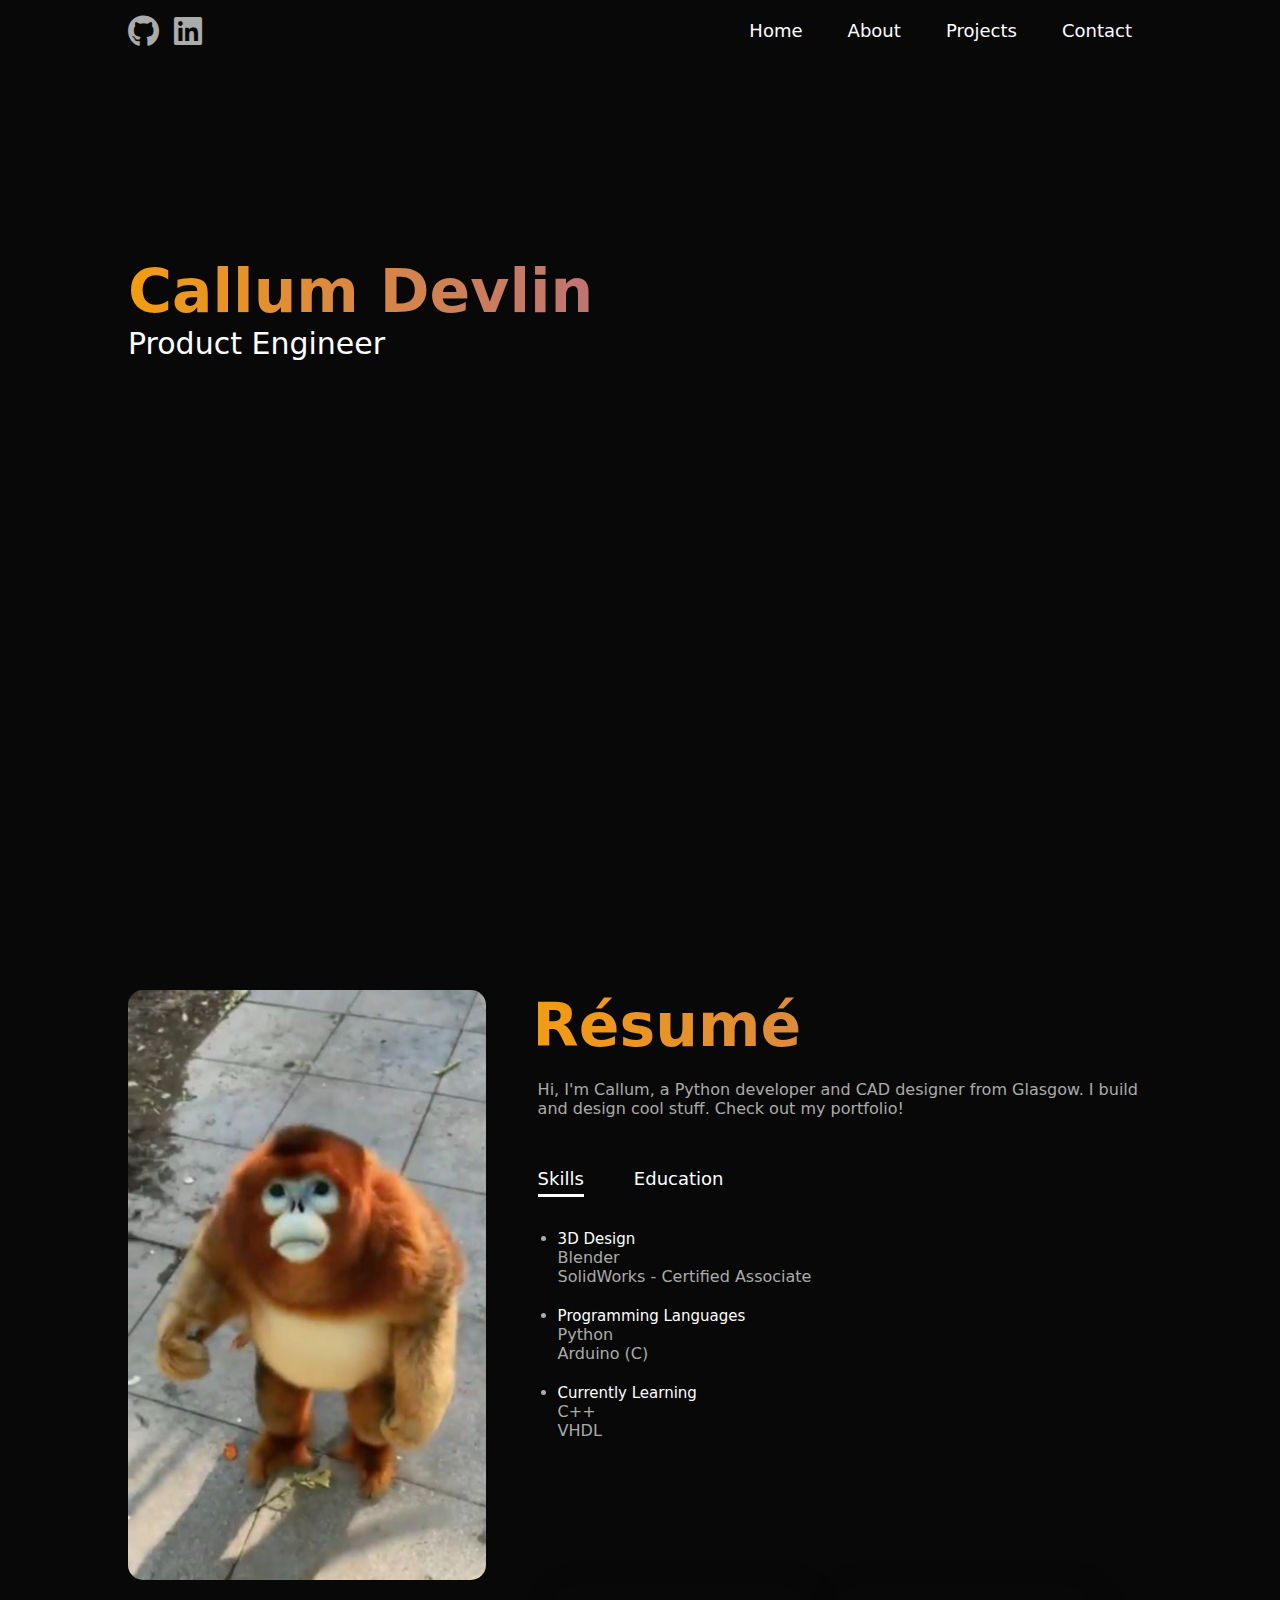
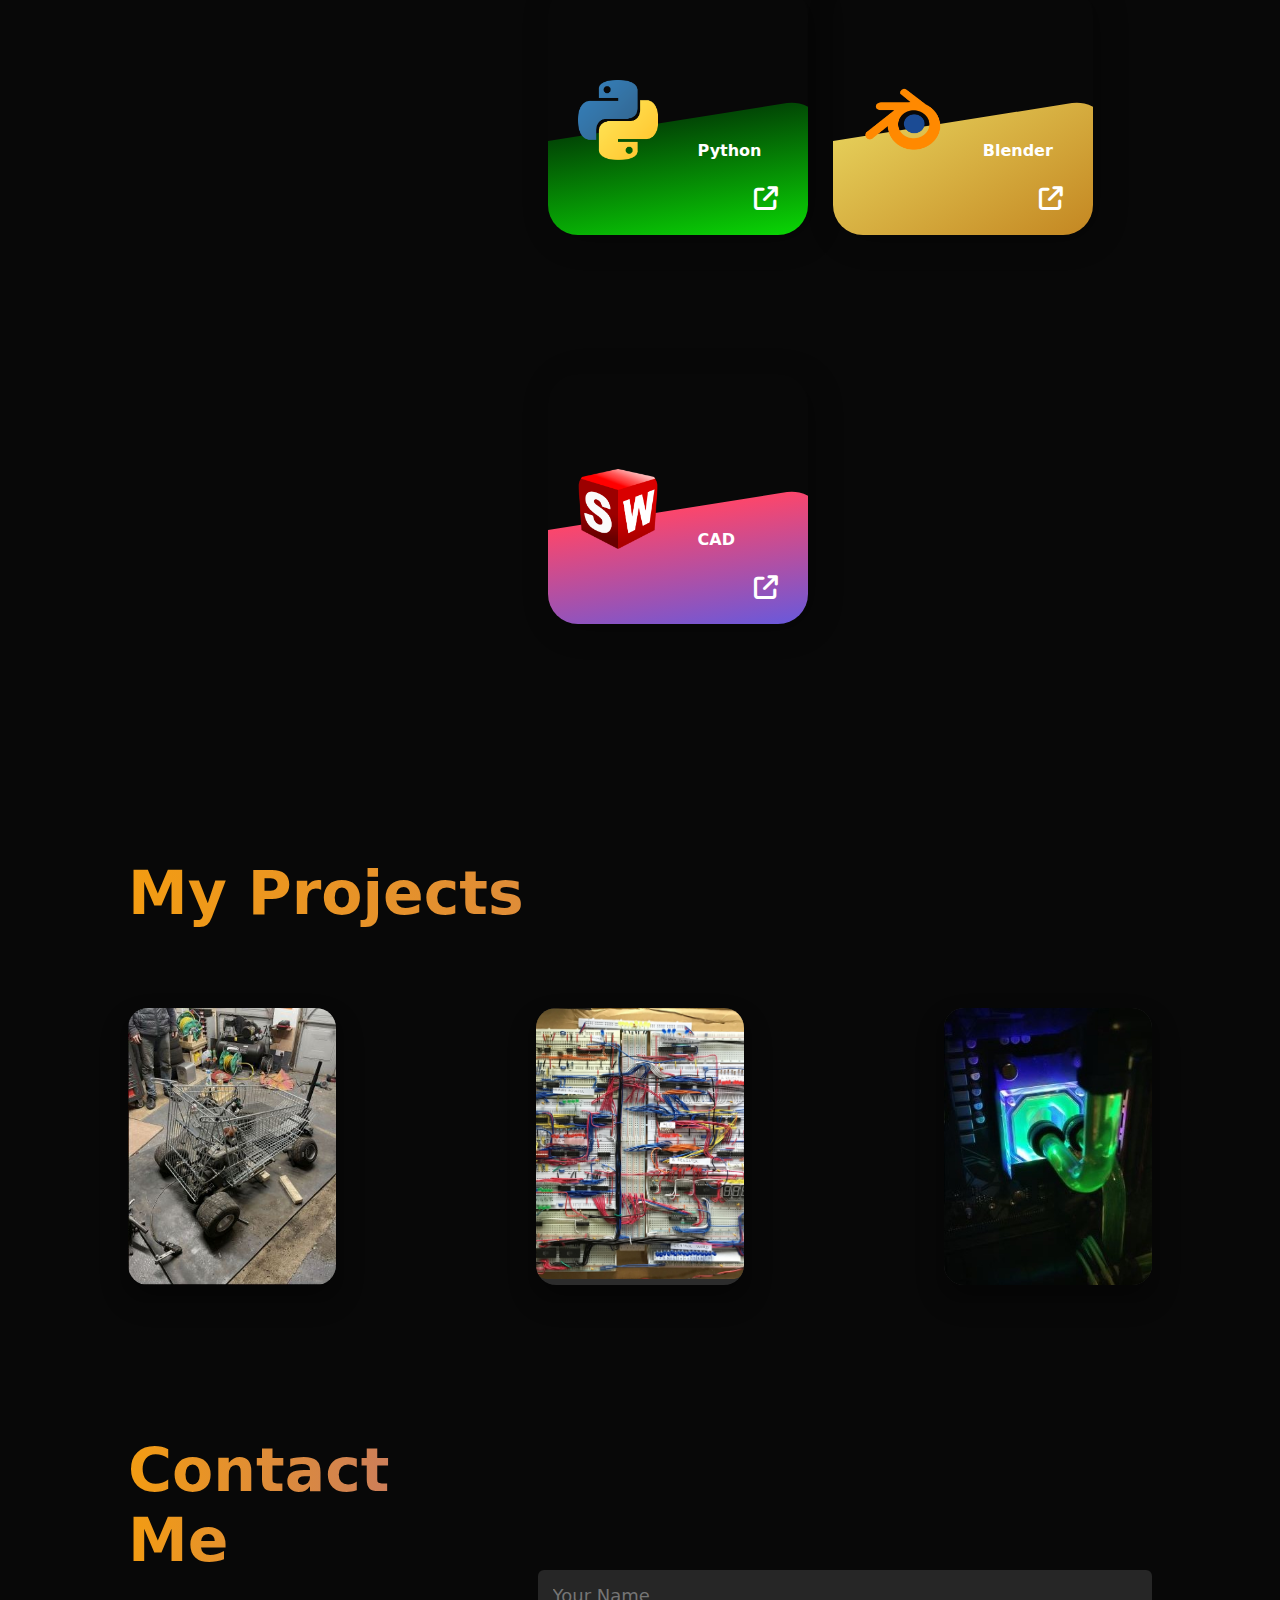
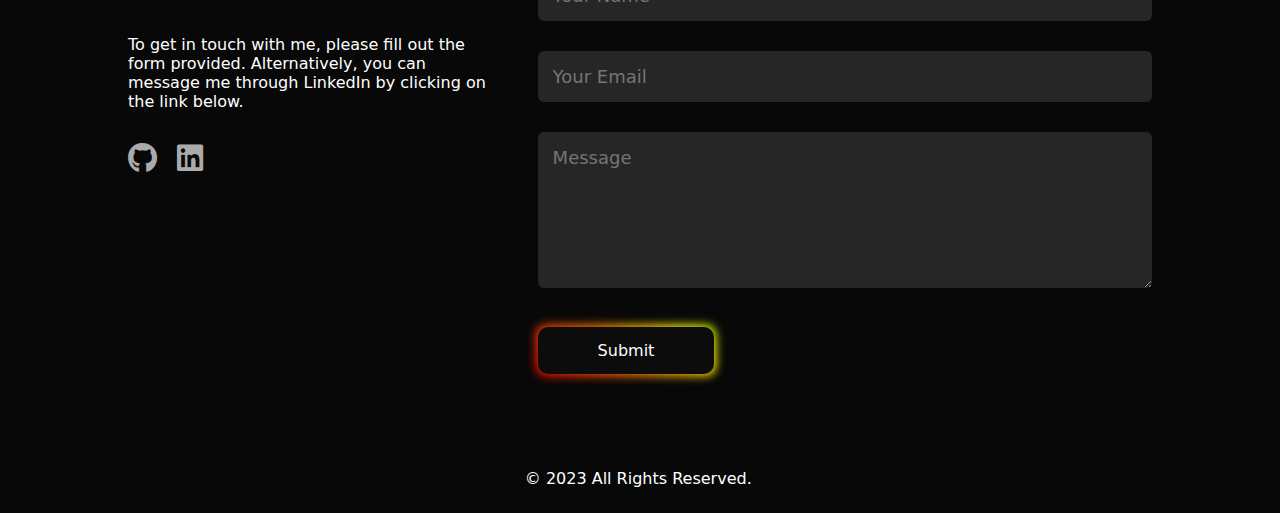
==== index.html @ b24a0fab "changed div names" ====
<!DOCTYPE html>
<html lang="en">
<head>
    <meta charset="UTF-8">
    <meta http-equiv="X-UA-Compatible" content="IE=edge">
    <meta name="viewport" content="width=device-width, initial-scale=1.0">
    <title>Callum Devlin Portfolio</title>
    <link rel="stylesheet" href="foliostyles.css">
    <link rel="stylesheet" href="https://cdnjs.cloudflare.com/ajax/libs/font-awesome/6.2.1/css/all.min.css">
    <link rel="website icon" type="png" href="/Clogos/greenglassCcrop.png">
</head>
<body>
    <!--HOME SECTION-->
    <div id="header">
        <div class="container">
            <canvas style="position: absolute; top: 0; left: 0; z-index: -2;"></canvas>
            <script type="text/javascript" src="foliooapp.js"></script>
            <nav>
                <p class="top-icons">
                    <a href="https://github.com/bluesloth3109"><i class="fa-brands fa-github fa-2x"></i></a>
                    <a href="www.linkedin.com/in/callumdev"><i class="fa-brands fa-linkedin fa-2x"></i></a
                </p>
                <ul>
                    <li><a href="#header">Home</a></li>
                    <li><a href="#about">About</a></li>
                    <li><a href="#myprojects">Projects</a></li>
                    <li><a href="#contact">Contact</a></li>
                </ul>
            </nav>
            <div class="header-text">
                
                <h1><span class="RGB">Callum Devlin</span></h1>
                <p>Product Engineer</p>
            </div>
        </div>
    </div>
    
    <!--ABOUT SECTION-->
    <div id="about">
        <div class="container">
            <div class="row">
                <div class="about-col-1">
                    <img src="/images/cf5.png">
                </div>
                <div class="about-col-2">
                    <h1 class="sub-title RGB">Résumé</h1>
                    <p class="paragraph">Hi, I'm Callum, a Python developer and CAD designer from Glasgow. I build and design cool stuff. Check out my portfolio!
                    </p>

                    <div class="tab-titles">
                        <p class="tab-links active-tab-link" onclick="opentab('skills')">Skills</p>
                        <p class="tab-links" onclick="opentab('education')">Education</p>
                    </div>
                    <div class="tab-content active-tab-content" id="skills">
                        <ul>
                            <li><span>3D Design</span><br> Blender <br> SolidWorks - Certified Associate </li>
                            <li><span>Programming Languages</span><br> Python <br>  Arduino (C) </li>
                            <li><span>Currently Learning</span><br> C++ <br> VHDL </li>
                        </ul>
                    </div>
                    <div class="tab-content" id="education">
                        <ul>
                            <li><span>University</span><br>University of Strathclyde</li>
                            <li><span>Degree</span><br>Product Design Engineering</li>
                            <li><span>Online Courses</span><br>Completed Udemy courses on Python Programming and AI</li>
                        </ul>
                    </div>
                    
                    <div class="first skill">
                        <img class="skill-profile-img" src="https://cdn.gamer-network.net/2018/metabomb/leagueoflegendsbestcarrychampions2018pantheon.jpg" alt="">
                        <div class="skill-description-bk"></div>
                        <div class="skill-logo">
                            <img src="/images/Logos/python.png" alt="">
                        </div>
                        <div class="skill-description">
                            <p>Python</p>
                        </div>
                        <div class="skill-btn">
                            <a href="#"><i class="fa-solid fa-arrow-up-right-from-square"></i></a>
                        </div>
                    </div>

                    <div class="second skill">
                        <img class="skill-profile-img" src="" alt="">
                        <div class="skill-description-bk"></div>
                        <div class="skill-logo">
                            <img src="/images/Logos/blender.png" alt="">
                        </div>
                        <div class="skill-description">
                            <p>Blender</p>
                        </div>
                        <div class="skill-btn">
                            <a href="#"><i class="fa-solid fa-arrow-up-right-from-square"></i></a>
                        </div>
                    </div>
                    
                    <div class="third skill">
                        <img class="skill-profile-img" src="" alt="">
                        <div class="skill-description-bk"></div>
                        <div class="skill-logo">
                            <img src="/images/Logos/sw.png" alt="">
                        </div>
                        <div class="skill-description">
                            <p>CAD</p>
                        </div>
                        <div class="skill-btn">
                            <a href="#"><i class="fa-solid fa-arrow-up-right-from-square"></i></a>
                        </div>
                    </div>
                </div>
            </div>
        </div>
    </div>
    <!--PROJECTS-->
    <div id="myprojects">
        <div class="container">
            <h1 class="sub-title RGB">My Projects</h1>
            <div class="project-list">
                <div class="project">
                    <img src="/images/gokart.JPG">
                    <div class="layer">
                        <h3>GO-Kart</h3>
                        <p>A homemade go-kart made from a shopping trolley and a 110cc pitbike engine.
                        </p>
                        <a href="#"><i class="fa-solid fa-angles-right"></i></a>
                    </div>
                </div>
                <div class="project">
                    <img src="/images/8bitputer.jpg">
                    <div class="layer">
                        <h3>8-Bit Computer</h3>
                        <p>simple 8-bit computer that can handle and store data and is 
                            made on breadboards</p>
                        <a href="#"><i class="fa-solid fa-angles-right"></i></a>
                    </div>
                </div>
                <div class="project">
                    <img src="/images/pc.JPG">
                    <div class="layer">
                        <h3>Water-Cooled PC</h3>
                        <p>I built my own fully water-cooled pc, i designed and bent a PETG pipe loop</p>
                        <a href="#"><i class="fa-solid fa-angles-right"></i></a>
                    </div>
                </div>

            </div>
        </div>
    </div>
    <!--CONTACT-->
    <div id="contact">
        <div class="container">
            <div class="row">
                <div class="contact-l">
                    <h1 class="sub-title RGB">Contact Me</h1>
                    <p>To get in touch with me, please fill out the form provided.
                        Alternatively, you can message me through LinkedIn by clicking on the link below.</p>
                    <div class="bottom-icons">
                        <a href="https://github.com/bluesloth3109"><i class="fa-brands fa-github fa-1x"></i></a>
                        <a href="https://www.linkedin.com/in/callumdev"><i class="fa-brands fa-linkedin fa-1x"></i></a>
                    </div>
                </div>
                <div class="contact-r">
                    <form name="submit-to-google-sheet">
                        <input type="text" id="Name" name="Name" placeholder="Your Name" required>
                        <input type="email" id="Email" name="Email" placeholder="Your Email" required>
                        <textarea id="Message" name="Message" rows="6" placeholder="Message"></textarea>
                        <button type="submit" id="submit-btn" class="submit-btn">Submit</button>
                    </form>
                </div>
            </div>
        </div>
        <div class="copyright">
            <p>© 2023 All Rights Reserved.</p>
        </div>
    </div>



    <!--JS-->
<script>

    var tablinks = document.getElementsByClassName("tab-links");
    var tabcontents = document.getElementsByClassName("tab-content");
    function opentab(name){
        for(tablink of tablinks){
            tablink.classList.remove("active-tab-link");
        }
        for(tabcontent of tabcontents){
            tabcontent.classList.remove("active-tab-content");
        }
        event.currentTarget.classList.add("active-tab-link")
        document.getElementById(name).classList.add("active-tab-content")
    }
</script>
<script>
    document.querySelectorAll('.blender img').forEach(Image =>{
        Image.onclick = () =>{
            document.querySelector('.popup-image').style.display = 'block';
            document.querySelector('.popup-image img').src = Image.getAttribute('src');
        }
    });

    document.querySelector('.popup-image span').onclick = () =>{
        document.querySelector('.popup-image').style.display = 'none';
    }
</script>

<script>
    document.getElementById("submit-btn").addEventListener("click", function() {
      document.getElementById("submit-btn").innerHTML = "Sent <i class='fas fa-check'></i>";
    });
</script>

<!--credit to Jamie Wilson for this script below-->
<script>
  const scriptURL = 'https://script.google.com/macros/s/AKfycbwsK7xqdyYLASiT8Btoq_mZhZgoNRmxw5ibZ0MZRvsnIGD-LxgZKbuqcFZpstRxsLmh/exec'
  const form = document.forms['submit-to-google-sheet']

  form.addEventListener('submit', e => {
    e.preventDefault()
    fetch(scriptURL, { method: 'POST', body: new FormData(form)})
      .then(response => console.log('Success!', response))
      .catch(error => console.error('Error!', error.message))
  })

</script>


</body>
</html>
---- foliostyles.css ----
:root{
    --text-color-white: #fff;
    --text-color-black: #0c0c0c;
    --nice-color-all: #fff;
    --nice-color-aaaall: rgb(36, 216, 192);
}

.RGB{
    color: transparent;
    background-image: linear-gradient(to left, #2ecc71, #3498db, #9b59b6, #f39c12);
    -webkit-background-clip: text;
    animation: animate 5s linear infinite;
    -webkit-background-size:500%;
    background-size: 500%;
}
.RGBbox{
    color: transparent;
    background-image: linear-gradient(to left, #2ecc71, #3498db, #9b59b6, #f39c12);
    -webkit-background-clip: padding-box;
    animation: animate 5s linear infinite;
    -webkit-background-size:500%;
    background-size: 500%;
}
@keyframes animate{
    0%{
        background-position: 0 100%;
    }
    50%{
        background-position: 100% 0%;
    }
    100%{
        background-position: 0 100%;
    }
}
.hidden{
    display: none;
}
html{
    scroll-behavior: smooth;
}

*{
    margin: 0;
    padding: 0;
    box-sizing: border-box;
    font-family: system-ui, -apple-system, BlinkMacSystemFont, 'Segoe UI', Roboto, Oxygen, Ubuntu, Cantarell, 'Open Sans', 'Helvetica Neue', sans-serif;
}

body{
    background: #080808;
    color: #fff;
    overflow-x: hidden;
}

#header{
    width: 100%;
    height: 100vh;
    background-image: url();
    background-size: cover;
    background-position: center;
}

.container{
    padding: 10px 10%;
}

nav{
    display: flex;
    align-items: center;
    justify-content: space-between;
    flex-wrap: wrap;
}
.logo{
    width: 140px;
}

.top-icons a{
    letter-spacing: 10px;
    color: #ababab;
    text-decoration: none;
    transition: transform 0.5s;
}
.top-icons a:hover{
    color: #fff;
}


nav ul li{
    display: inline-block;
    list-style: none;
    margin: 10px 20px;
}

nav ul li a{
    color: #fff;
    text-decoration: none;
    font-size: 18px;
    position: relative;
}
nav ul li a::after{
    content: '';
    width: 0;
    height: 2px;
    background: var(--nice-color-all);
    position: absolute;
    left: 0;
    bottom: -5px;
    transition: 0.5s;
}

nav ul li a:hover::after{
    width: 100%;
}

.header-text{
    margin-top: 20%;
    font-size: 30px;
}

.header-text h1{
    font-size: 60px;
    margin-top: 20px;
}

/*ABOUT SECTION*/
#about{
    padding: 80px 0;
    color: #ababab;
    z-index: 1;
}

.row{
    display: flex;
    justify-content: space-between;
    flex-wrap: wrap;
}

.about-col-1{
    flex-basis: 35%;
}

.about-col-1 img{
    width: 100%;
    border-radius: 15px;
}

.about-col-2{
    flex-basis: 60%;
}
.about-col-2 h1{
    margin-left: -5px;
}

.sub-title{
    font-size: 60px;
    font-weight: 600;
}
.paragraph{
    margin-top: 20px;
    margin-bottom: 50px;
    color: #ababab;
}
.tab-titles{
    display: flex;
    margin: 20px 0 40px;
}

.tab-links{
    margin-right: 50px;
    font-size: 18px;
    font-weight: 500;
    cursor: pointer;
    position: relative;
    color: #fff;
}

.tab-links::after{
    content: '';
    width: 0;
    height: 3px;
    background: var(--nice-color-all);
    position: absolute;
    left: 0;
    bottom: -8px;
    transition: 0.5s;
}

.active-tab-link::after{
    width: 100%;
}

.tab-content{
    display: none;
}

.tab-content ul li{
    margin: 20px 20px;
}

.tab-content ul li span{
    color: var(--nice-color-all);
    color: #fff;
    font-size: 15px;
}
.tab-content .lower-info{
    font-size: 10px;
}

.active-tab-content{
    display: block;
}

/*Projects*/

#myprojects{
    padding: 50px 0;
    padding-top: 120px;
}

.project-list{
    display: grid;
    grid-template-columns: repeat(auto-fit, minmax(200px, 1fr));
    grid-gap: 200px;
    margin-top: 80px;
}
.project{
    border-radius: 20px;
    position: relative;
    overflow: hidden;
    box-shadow: 0 14px 28px rgba(0, 0, 0, 0.25), 0 10px 10px rgba(0, 0, 0, 0.12);
    transition: transform 0.4s;
    background: rgb(44, 44, 44);
}
.project img{
    width: 100%;
    border-radius: 10px;
    display: block;
    transition: transform 0.5s;
}
.project:hover img{
    transform: scale(1.1);
}
.layer{
    width: 100%;
    height: 0%;
    background: linear-gradient(rgba(29, 29, 29, 0.6), #a5a5a5);
    border-radius: 10px;
    position: absolute;
    left: 0;
    bottom: 0;
    overflow: hidden;
    display: flex;
    align-items: center;
    justify-content: center;
    flex-direction: column;
    padding: 0 40px;
    text-align: center;
    font-size: 14px;
    transition: height 0.5s;
}
.project:hover .layer{
    height: 100%;
}
.layer h3{
    font-weight: 500;
    margin-bottom: 20px;
}
.layer a{
    margin-top: 20px;
    color: rgb(44, 44, 44);
    text-decoration: none;
    font-size: 18px;
    line-height: 60px;
    background: #fff;
    width: 60px;
    height: 60px;
    border-radius: 50%;
    text-align: center;
}

@media(max-width:1000px){
    .project{
        width: 45%;
    }
}
@media(max-width:750px){
    .project{
        width: 100%;
    }
}

/*CONTACT*/

#contact{
    padding-top: 80px;
}

.contact-l{
    flex-basis: 35%;
}

.contact-r{
    flex-basis: 60%;
}

.contact-l p{
    margin-top: 60px;
    margin-bottom: 30px;
}

.contact-r form{
    width: 100%;
    margin-top: 120px;
}

form input, form textarea{
    width: 100%;
    border: 0;
    outline: none;
    background: #262626;
    padding: 15px;
    margin: 15px 0;
    color: #fff;
    font-size: 18px;
    border-radius: 6px;
}

.bottom-icons{
    margin-left: 0;
}

.bottom-icons a{
    text-decoration: none;
    font-size: 30px;
    margin-right: 15px;
    color: #ababab;
    display: inline-block;
    transition: transform 0.5s;
}

.bottom-icons a:hover{
    color: #fff;
    transform: translateY(-5px);
}

.submit-btn{
  padding: 14px 60px;
  margin-left: 0%;
  font-size: 16px;
  border: none;
  margin-top: 20px;
  outline: none;
  color: rgb(255, 255, 255);
  background: #111;
  cursor: pointer;
  position: relative;
  z-index: 0;
  border-radius: 10px;
  user-select: none;
  -webkit-user-select: none;
  touch-action: manipulation;
  transition: all 0.5s ease-in-out;
}

.submit-btn:before {
  content: "";
  background: linear-gradient(
    45deg,
    #ff0000,
    #ff7300,
    #fffb00,
    #48ff00,
    #00ffd5,
    #002bff,
    #7a00ff,
    #ff00c8,
    #ff0000
  );
  position: absolute;
  top: -2px;
  left: -2px;
  background-size: 400%;
  z-index: -1;
  filter: blur(5px);
  -webkit-filter: blur(5px);
  width: calc(100% + 4px);
  height: calc(100% + 4px);
  animation: glowing-submit-btn 20s linear infinite;
  transition: opacity 0.3s ease-in-out;
  border-radius: 10px;
}

@keyframes glowing-submit-btn {
  0% {
    background-position: 0 0;
  }
  50% {
    background-position: 400% 0;
  }
  100% {
    background-position: 0 0;
  }
}

.submit-btn:after {
  z-index: -1;
  content: "";
  position: absolute;
  width: 100%;
  height: 100%;
  background: #0c0c0c;
  left: 0;
  top: 0;
  border-radius: 10px;
}
.copyright{
    width: 100%;
    margin-left: 41%;
    padding: 25px 0;
    font-weight: 300;
    margin-top: 60px;
}


@media only screen and (max-width: 600px){
    .top-icons a{
        letter-spacing: 1px;
        color: #ababab;
        text-decoration: none;
        transition: transform 0.5s;
        font-size: small;
    }
    .top-icons a:hover{
        color: #fff;
    }
    
    
    nav ul li{
        display: inline-block;
        list-style: none;
        margin: 10px 5px;
    }
    
    nav ul li a{
        color: #fff;
        text-decoration: none;
        font-size: 14px;
        position: relative;
    }
    .top{
        width: 260px;

    }
    .smaller{
        width: 270px;
    }
    .submit-btn{
        margin-left: 12px;
    }
    .copyright{
        margin-left: 110px;
    }
}
/* BEGIN CARD DESIGN */
.skill {
    display: inline-block;
    position: relative;
    width: 260px;
    min-width: 50px;
    height: 250px;
    border-radius: 30px;
    overflow:hidden;
    box-shadow: 5px 5px 30px rgba(0, 0, 0, 0.3);
    margin: 10px;
    margin-top: 125px;
  }
  
  .skill-profile-img {
    height: 70%;
  }
  
  .skill-description-bk {
    background-image: linear-gradient(0deg , #0cff04, #024705);
    border-radius: 30px;
    position: absolute;
    top: 55%;
    left: -15px;
    height: 65%;
    width: 120%;
    transform: skew(19deg, -9deg);
    transition: transform 0.5s;
  }
  
  .second .skill-description-bk {
    background-image: linear-gradient(-20deg , #bb7413, #e7d25c)
  }
  .third .skill-description-bk {
    background-image: linear-gradient(0deg , #3f5efb, #fc466b)
  }
  
  .skill-logo {
    height: 80px;
    width: 80px;
    border-radius: 20px;
    /*background-color: #080808;
    box-shadow: 5px 5px 30px rgba(0, 0, 0, 0.7);*/
    position: absolute;
    bottom: 30%;
    left: 30px;
    overflow:hidden;
    transition: transform 0.5s;
  }
  
  .skill-logo img {
    height: 100%;
  }
  
  .skill-description {
    position: absolute;
    color: #fff;
    font-weight: 600;
    left: 150px;
    bottom: 30%;
    transition: transform 0.5s;
  }
  
  .skill-btn {
    position: absolute;
    font-size: 24px;
    right: 10px;
    bottom: 5%;
    padding: 10px 20px;
    transition: transform 0.5s;
  }

  .skill-btn a {
    color: #ffffff;
  }

.skill:hover .skill-logo{
    transform: translate(80%, -50%);
}
.skill:hover .skill-description{
    transform: translate(-80%, 50%);
}
.skill:hover .skill-description-bk{
    transform: scaleY(280%)
}
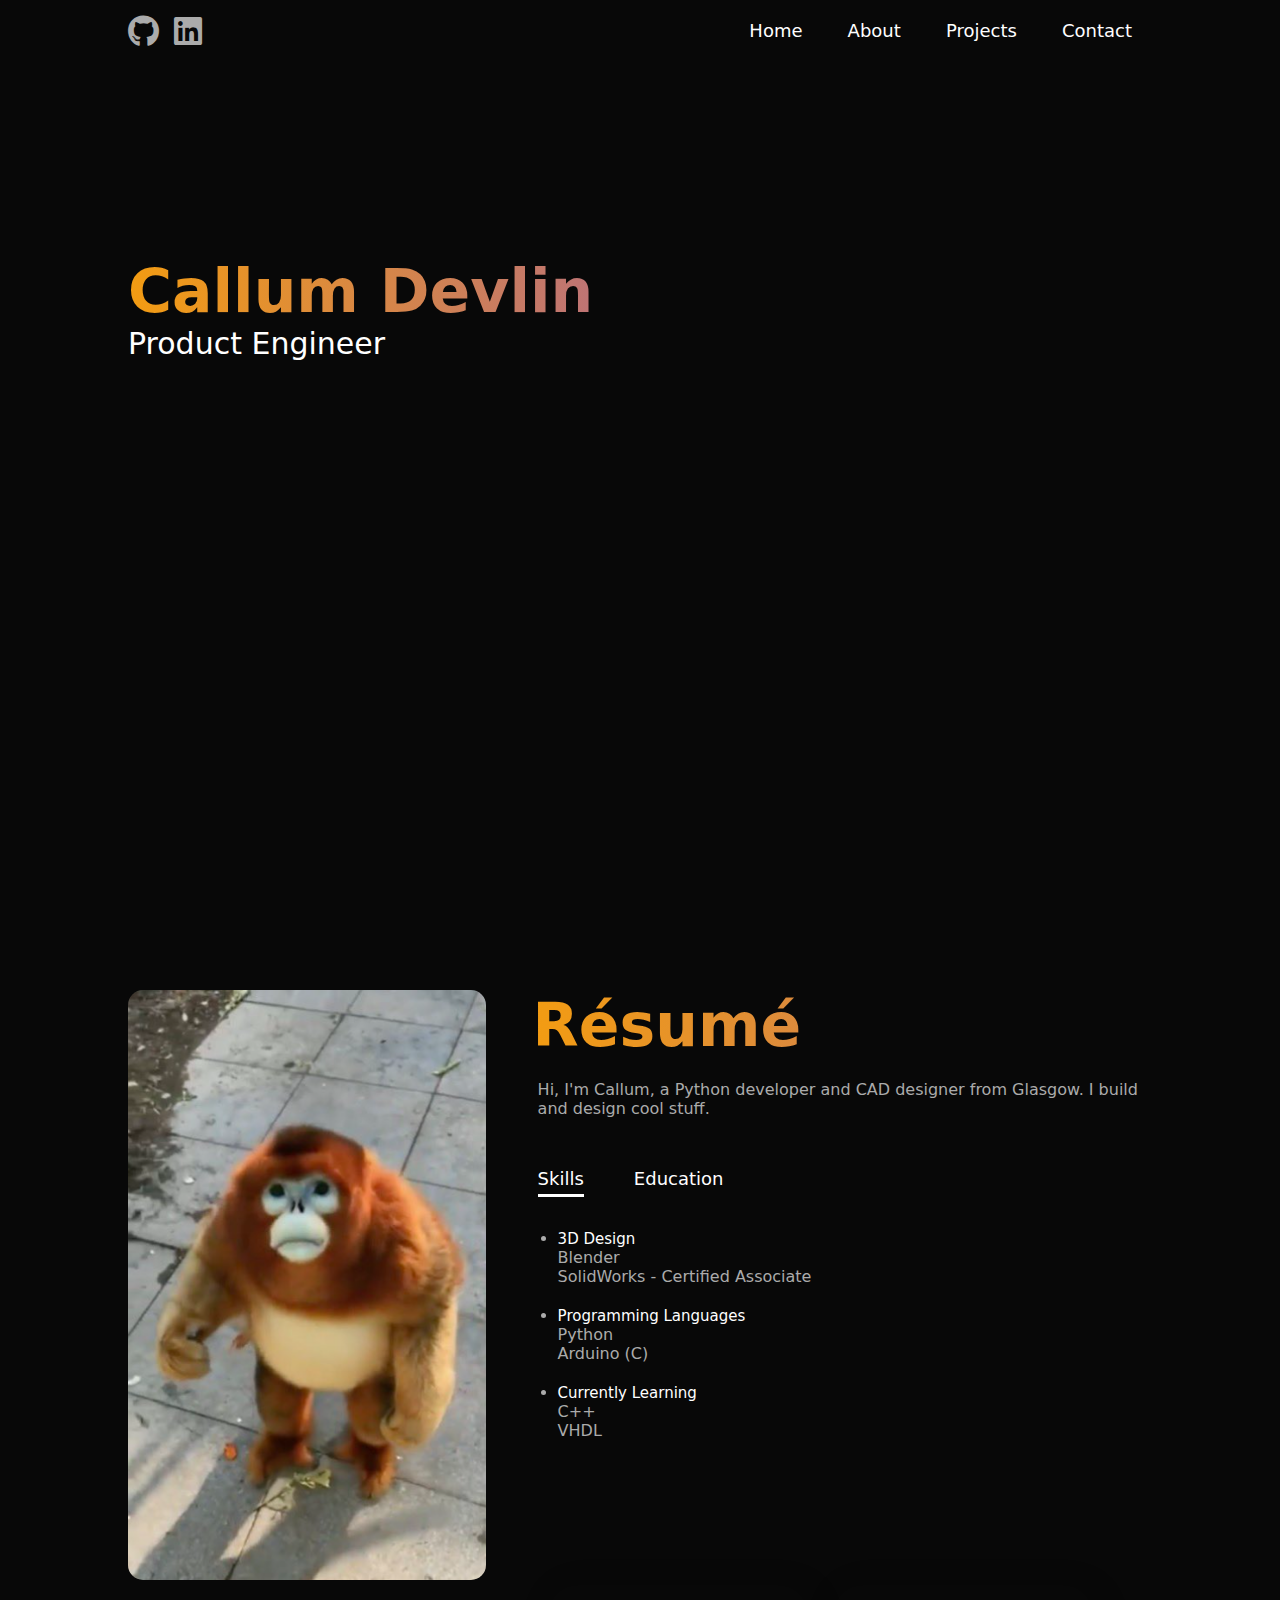
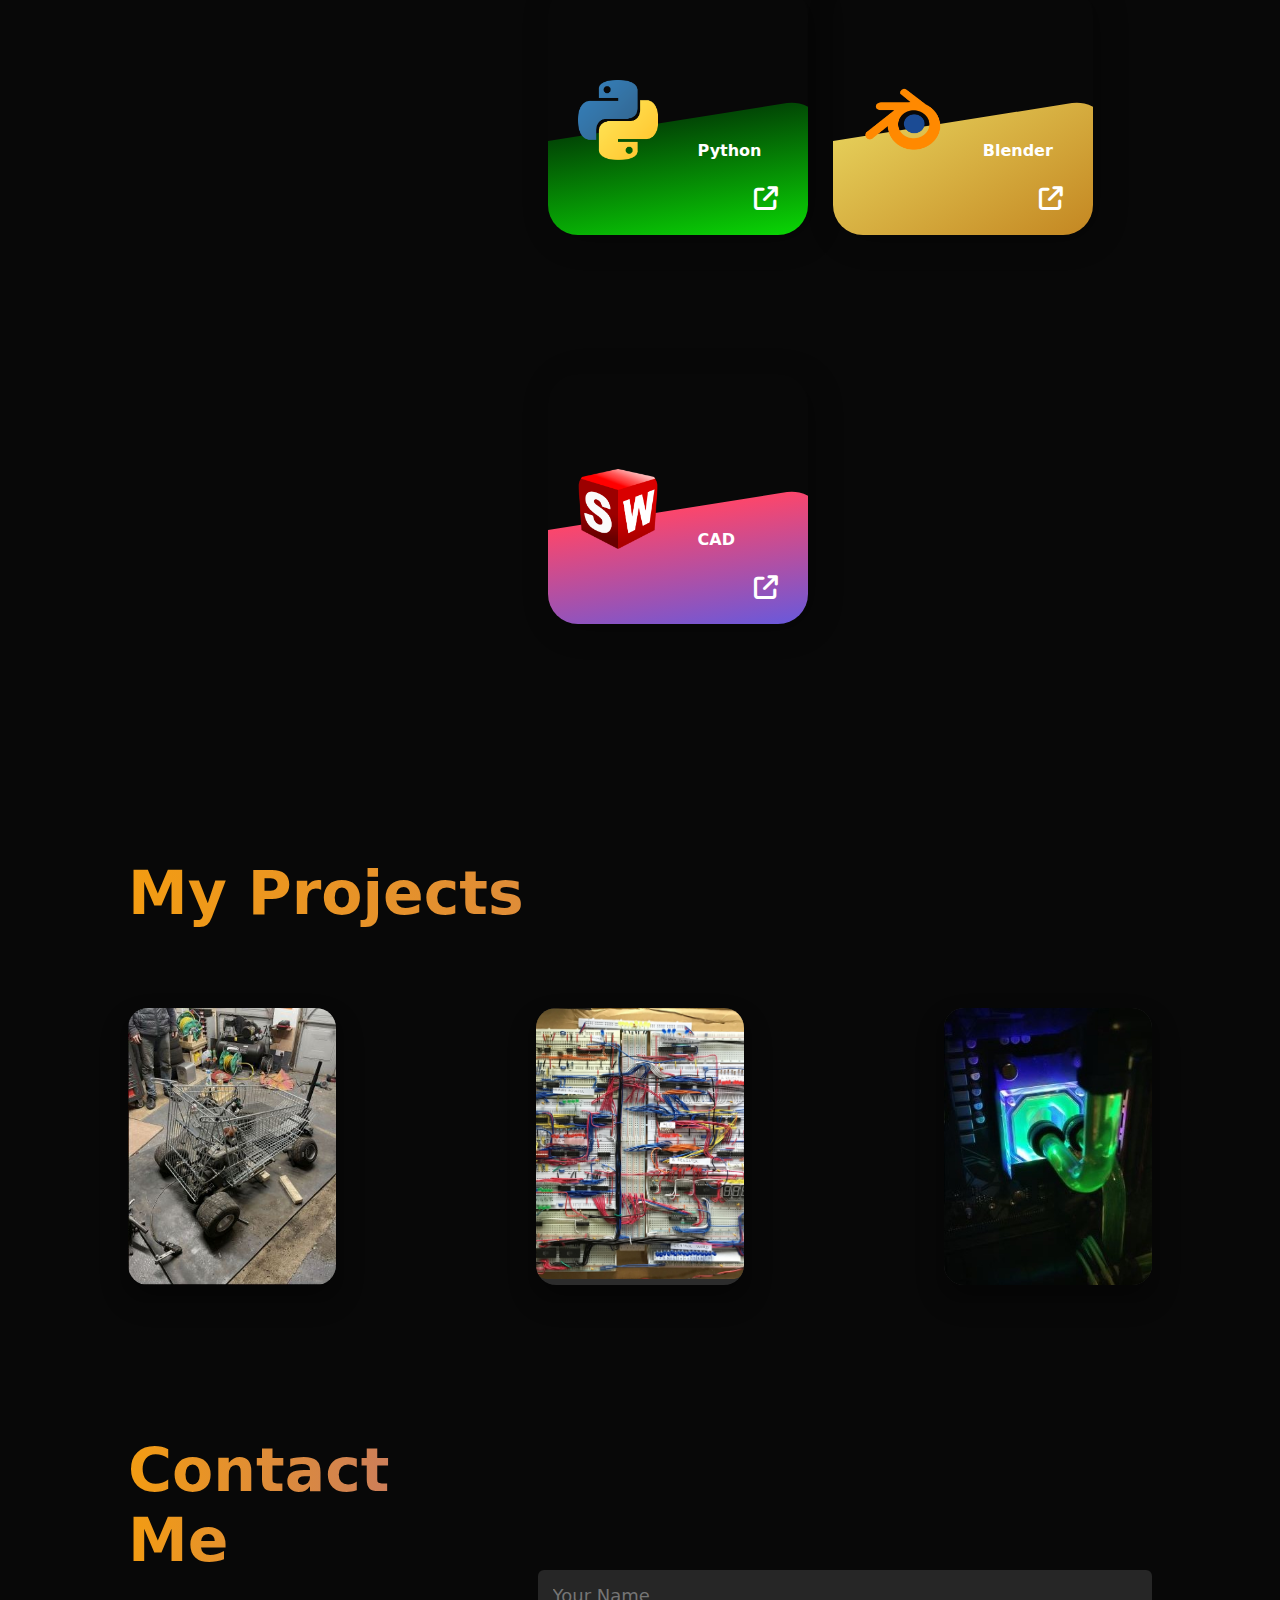
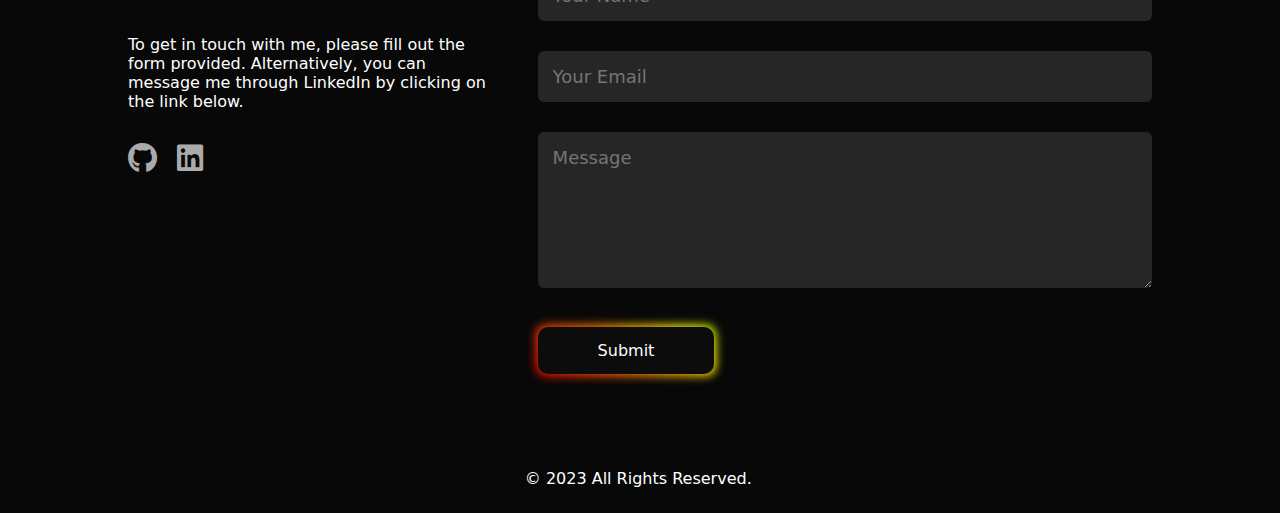
==== commit 4617871f: "changed text" ====
--- a/index.html
+++ b/index.html
@@ -44,7 +44,7 @@
                 </div>
                 <div class="about-col-2">
                     <h1 class="sub-title RGB">Résumé</h1>
-                    <p class="paragraph">Hi, I'm Callum, a Python developer and CAD designer from Glasgow. I build and design cool stuff. Check out my portfolio!
+                    <p class="paragraph">Hi, I'm Callum, a Python developer and CAD designer from Glasgow. I build and design cool stuff.
                     </p>
 
                     <div class="tab-titles">
@@ -62,7 +62,7 @@
                         <ul>
                             <li><span>University</span><br>University of Strathclyde</li>
                             <li><span>Degree</span><br>Product Design Engineering</li>
-                            <li><span>Online Courses</span><br>Completed Udemy courses on Python Programming and AI</li>
+                            <li><span>Online Courses</span><br>Python Programming, AI, Ray-Tracing</li>
                         </ul>
                     </div>
                     
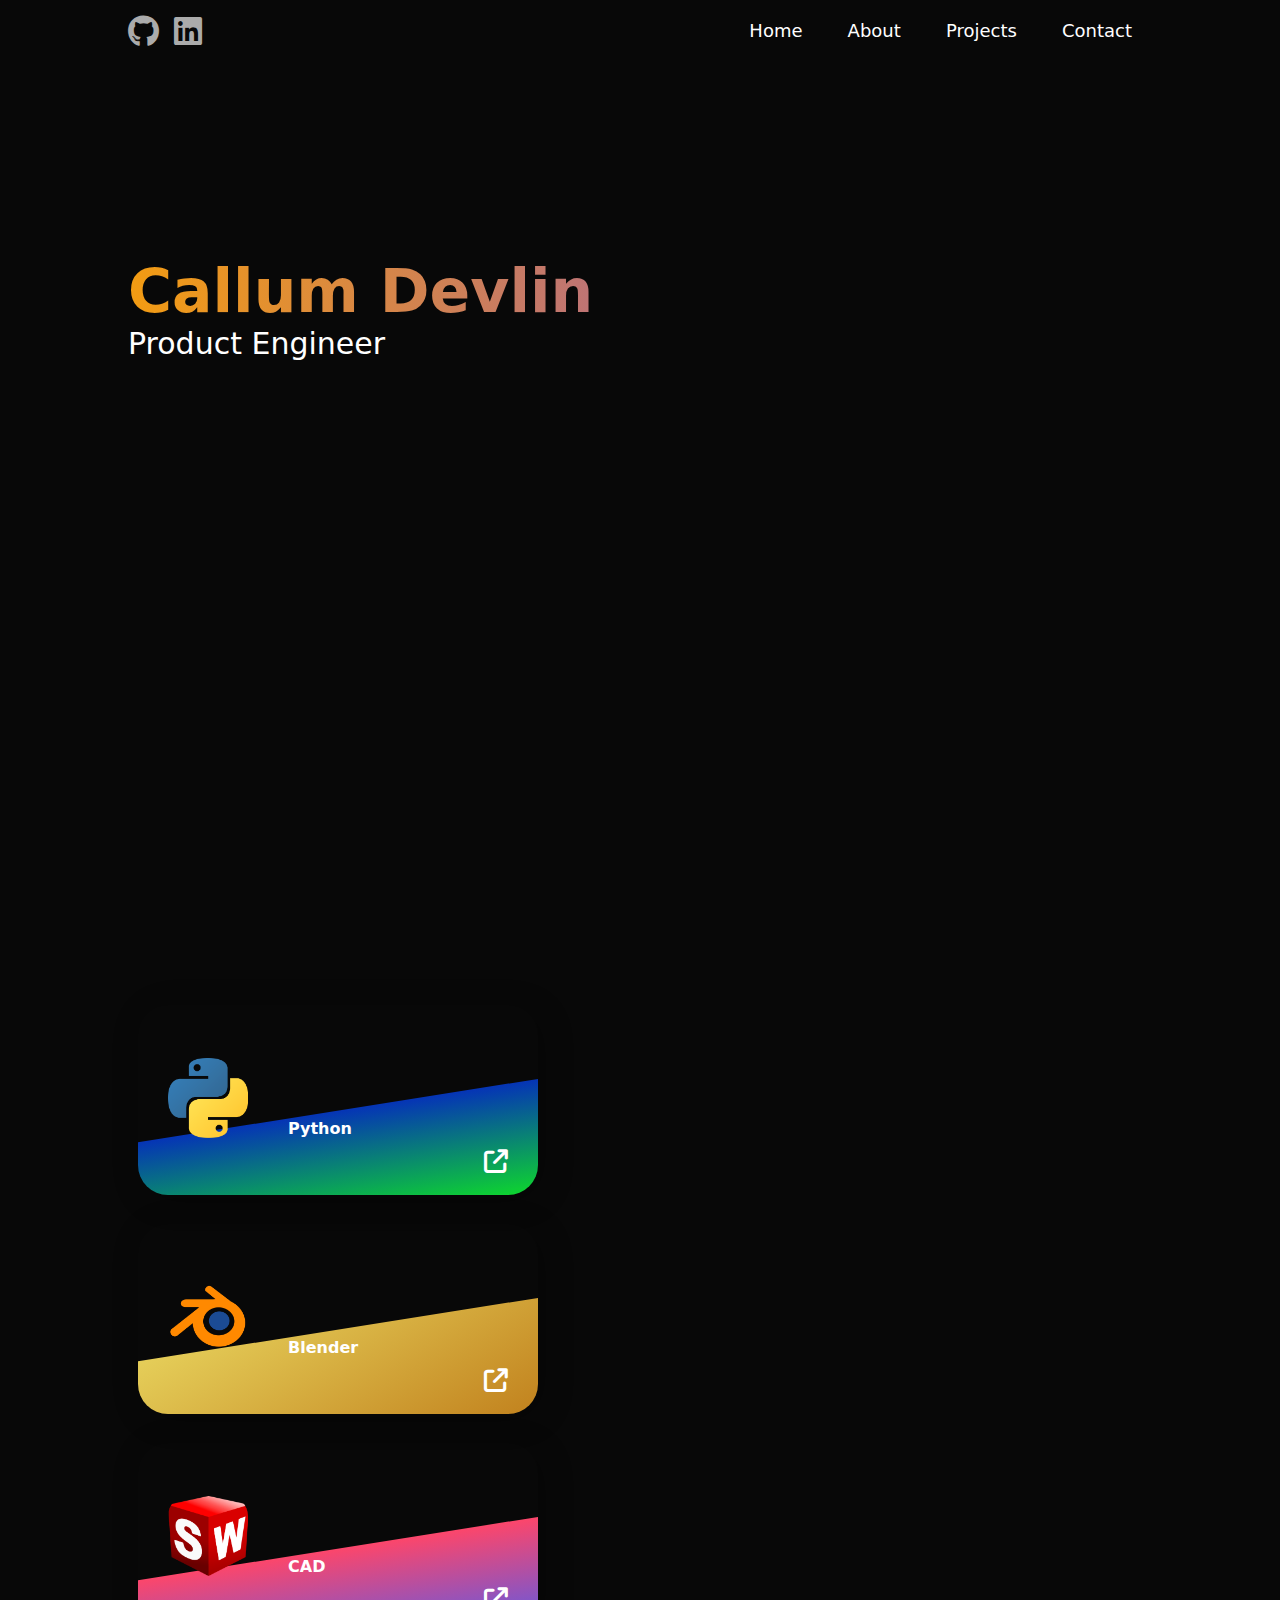
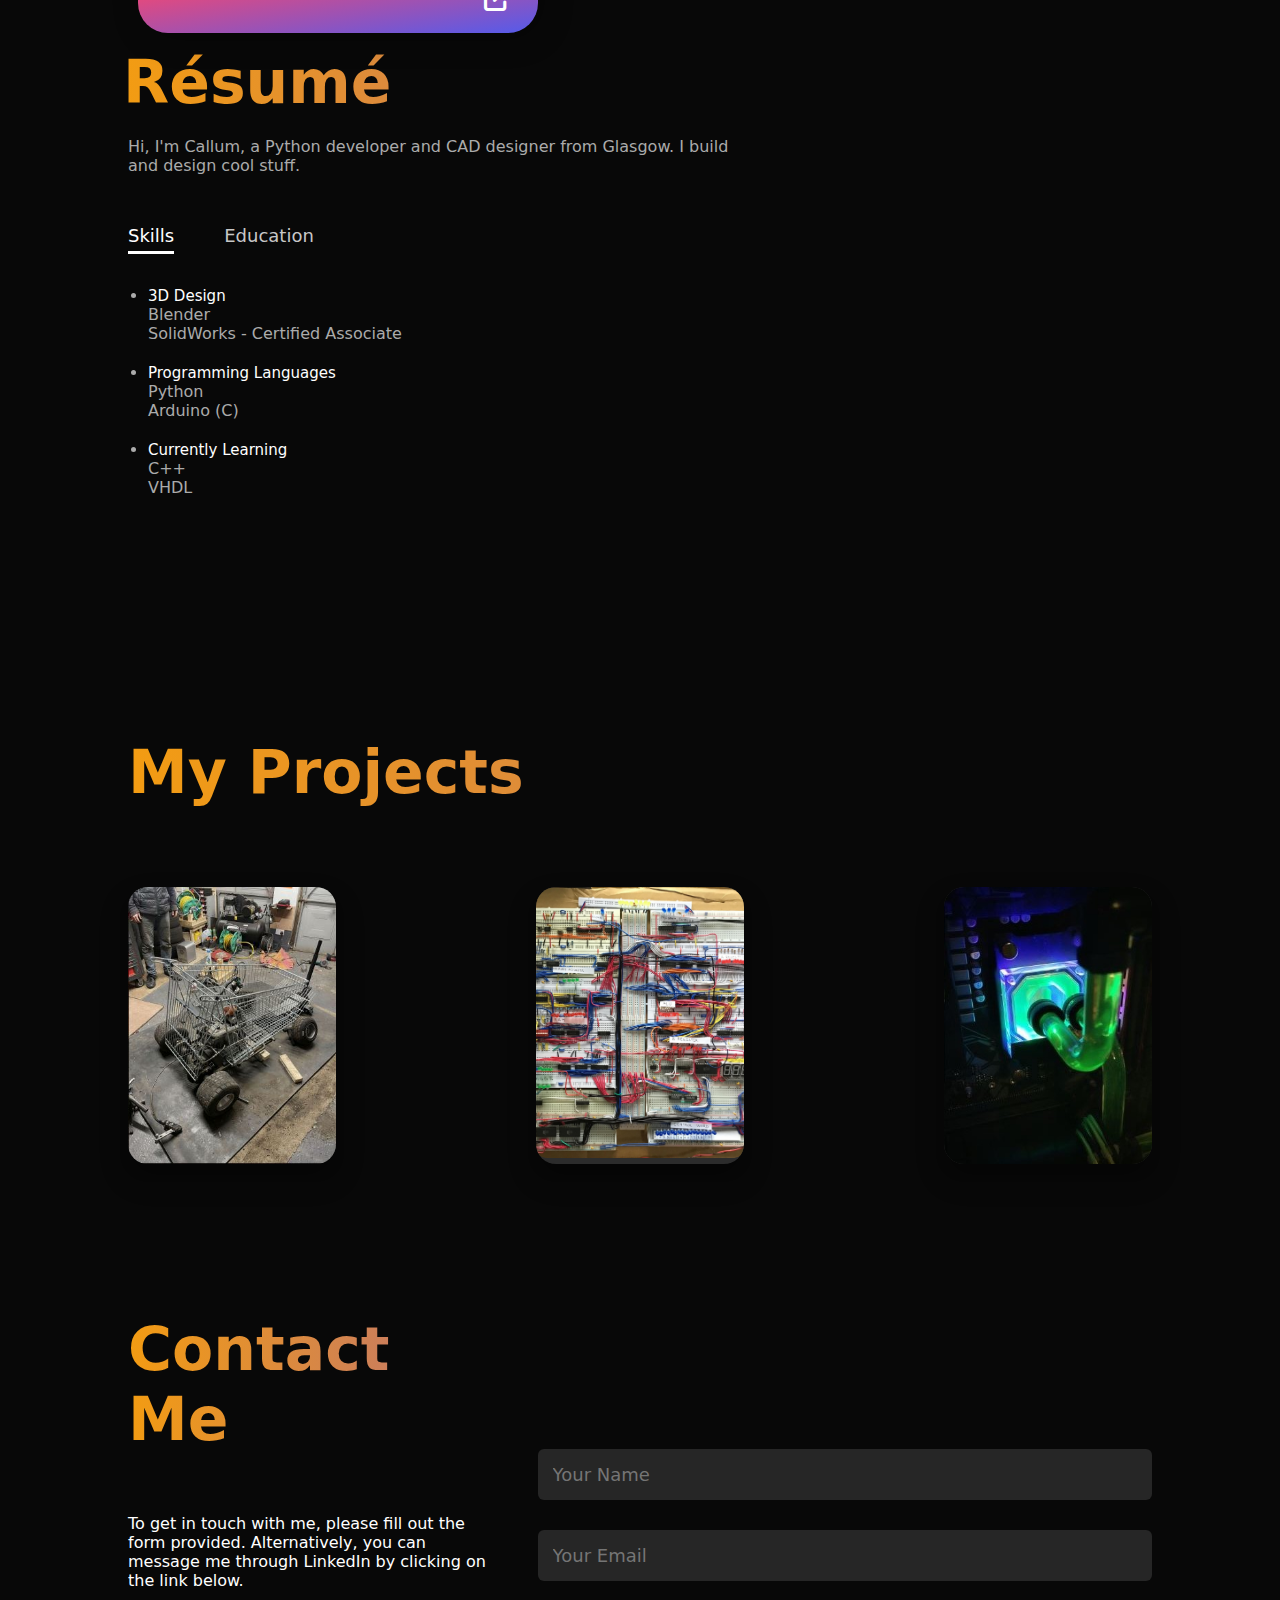
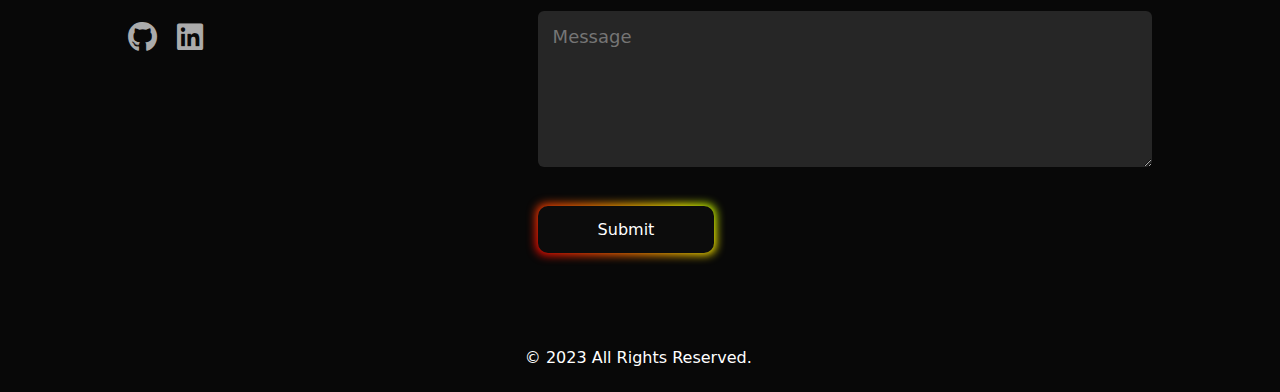
==== commit c92b916f: "moved skill cards and changed animation" ====
--- a/index.html
+++ b/index.html
@@ -40,7 +40,47 @@
         <div class="container">
             <div class="row">
                 <div class="about-col-1">
-                    <img src="/images/cf5.png">
+                    <div class="first skill">
+                        <img class="skill-profile-img" src="https://cdn.gamer-network.net/2018/metabomb/leagueoflegendsbestcarrychampions2018pantheon.jpg" alt="">
+                        <div class="skill-description-bk"></div>
+                        <div class="skill-logo">
+                            <img src="/images/Logos/python.png" alt="">
+                        </div>
+                        <div class="skill-description">
+                            <p>Python</p>
+                        </div>
+                        <div class="skill-btn">
+                            <a href="/Pages/pythonproject.html"><i class="fa-solid fa-arrow-up-right-from-square"></i></a>
+                        </div>
+                    </div>
+
+                    <div class="second skill">
+                        <img class="skill-profile-img" src="" alt="">
+                        <div class="skill-description-bk"></div>
+                        <div class="skill-logo">
+                            <img src="/images/Logos/blender.png" alt="">
+                        </div>
+                        <div class="skill-description">
+                            <p>Blender</p>
+                        </div>
+                        <div class="skill-btn">
+                            <a href="/Pages/blenderproject.html"><i class="fa-solid fa-arrow-up-right-from-square"></i></a>
+                        </div>
+                    </div>
+                    
+                    <div class="third skill">
+                        <img class="skill-profile-img" src="" alt="">
+                        <div class="skill-description-bk"></div>
+                        <div class="skill-logo">
+                            <img src="/images/Logos/sw.png" alt="">
+                        </div>
+                        <div class="skill-description">
+                            <p>CAD</p>
+                        </div>
+                        <div class="skill-btn">
+                            <a href="/Pages/solidworksproject.html"><i class="fa-solid fa-arrow-up-right-from-square"></i></a>
+                        </div>
+                    </div>
                 </div>
                 <div class="about-col-2">
                     <h1 class="sub-title RGB">Résumé</h1>
@@ -66,47 +106,7 @@
                         </ul>
                     </div>
                     
-                    <div class="first skill">
-                        <img class="skill-profile-img" src="https://cdn.gamer-network.net/2018/metabomb/leagueoflegendsbestcarrychampions2018pantheon.jpg" alt="">
-                        <div class="skill-description-bk"></div>
-                        <div class="skill-logo">
-                            <img src="/images/Logos/python.png" alt="">
-                        </div>
-                        <div class="skill-description">
-                            <p>Python</p>
-                        </div>
-                        <div class="skill-btn">
-                            <a href="#"><i class="fa-solid fa-arrow-up-right-from-square"></i></a>
-                        </div>
-                    </div>
-
-                    <div class="second skill">
-                        <img class="skill-profile-img" src="" alt="">
-                        <div class="skill-description-bk"></div>
-                        <div class="skill-logo">
-                            <img src="/images/Logos/blender.png" alt="">
-                        </div>
-                        <div class="skill-description">
-                            <p>Blender</p>
-                        </div>
-                        <div class="skill-btn">
-                            <a href="#"><i class="fa-solid fa-arrow-up-right-from-square"></i></a>
-                        </div>
-                    </div>
                     
-                    <div class="third skill">
-                        <img class="skill-profile-img" src="" alt="">
-                        <div class="skill-description-bk"></div>
-                        <div class="skill-logo">
-                            <img src="/images/Logos/sw.png" alt="">
-                        </div>
-                        <div class="skill-description">
-                            <p>CAD</p>
-                        </div>
-                        <div class="skill-btn">
-                            <a href="#"><i class="fa-solid fa-arrow-up-right-from-square"></i></a>
-                        </div>
-                    </div>
                 </div>
             </div>
         </div>
--- a/foliostyles.css
+++ b/foliostyles.css
@@ -139,11 +139,6 @@
     flex-basis: 35%;
 }
 
-.about-col-1 img{
-    width: 100%;
-    border-radius: 15px;
-}
-
 .about-col-2{
     flex-basis: 60%;
 }
@@ -171,9 +166,11 @@
     font-weight: 500;
     cursor: pointer;
     position: relative;
-    color: #fff;
-}
-
+    color: #c7c7c7;
+}
+.tab-links:hover{
+    color: #fff;
+}
 .tab-links::after{
     content: '';
     width: 0;
@@ -184,7 +181,9 @@
     bottom: -8px;
     transition: 0.5s;
 }
-
+.active-tab-link{
+    color: #fff;
+}
 .active-tab-link::after{
     width: 100%;
 }
@@ -362,6 +361,9 @@
   transition: all 0.5s ease-in-out;
 }
 
+.submit-btn:hover{
+    transform: scale(1.03);
+}
 .submit-btn:before {
   content: "";
   background: linear-gradient(
@@ -465,14 +467,16 @@
 .skill {
     display: inline-block;
     position: relative;
-    width: 260px;
+    width: 400px;
     min-width: 50px;
-    height: 250px;
+    height: 190px;
     border-radius: 30px;
     overflow:hidden;
     box-shadow: 5px 5px 30px rgba(0, 0, 0, 0.3);
     margin: 10px;
-    margin-top: 125px;
+    margin-top: 15px;
+    
+    
   }
   
   .skill-profile-img {
@@ -480,7 +484,7 @@
   }
   
   .skill-description-bk {
-    background-image: linear-gradient(0deg , #0cff04, #024705);
+    background-image: linear-gradient(0deg , #0fee1a,#0534b6);
     border-radius: 30px;
     position: absolute;
     top: 55%;
@@ -488,7 +492,7 @@
     height: 65%;
     width: 120%;
     transform: skew(19deg, -9deg);
-    transition: transform 0.5s;
+    transition: transform 0.5s ease-in-out;
   }
   
   .second .skill-description-bk {
@@ -508,7 +512,7 @@
     bottom: 30%;
     left: 30px;
     overflow:hidden;
-    transition: transform 0.5s;
+    transition: transform 0.5s ease-in-out;
   }
   
   .skill-logo img {
@@ -521,7 +525,7 @@
     font-weight: 600;
     left: 150px;
     bottom: 30%;
-    transition: transform 0.5s;
+    transition: transform 0.5s ease-in-out;
   }
   
   .skill-btn {
@@ -530,19 +534,33 @@
     right: 10px;
     bottom: 5%;
     padding: 10px 20px;
-    transition: transform 0.5s;
+    transition: transform 0.5s ease-in-out;
   }
 
   .skill-btn a {
     color: #ffffff;
   }
-
-.skill:hover .skill-logo{
-    transform: translate(80%, -50%);
-}
-.skill:hover .skill-description{
-    transform: translate(-80%, 50%);
-}
+.first:hover .skill-logo{
+    transform: translate(-10%, 0%) scale(2.2);
+}
+.first:hover .skill-description{
+    transform: translate(100%, -130%) scale(2);
+}
+
+.second:hover .skill-logo{
+    transform: translate(-20%, 0%) scale(2.5);
+}
+.second:hover .skill-description{
+    transform: translate(100%, -100%) scale(2);
+}
+
+.third:hover .skill-logo{
+    transform: translate(0%, 0%) scale(2.2);
+}
+.third:hover .skill-description{
+    transform: translate(150%, -160%) scale(2);
+}
+
 .skill:hover .skill-description-bk{
     transform: scaleY(280%)
 }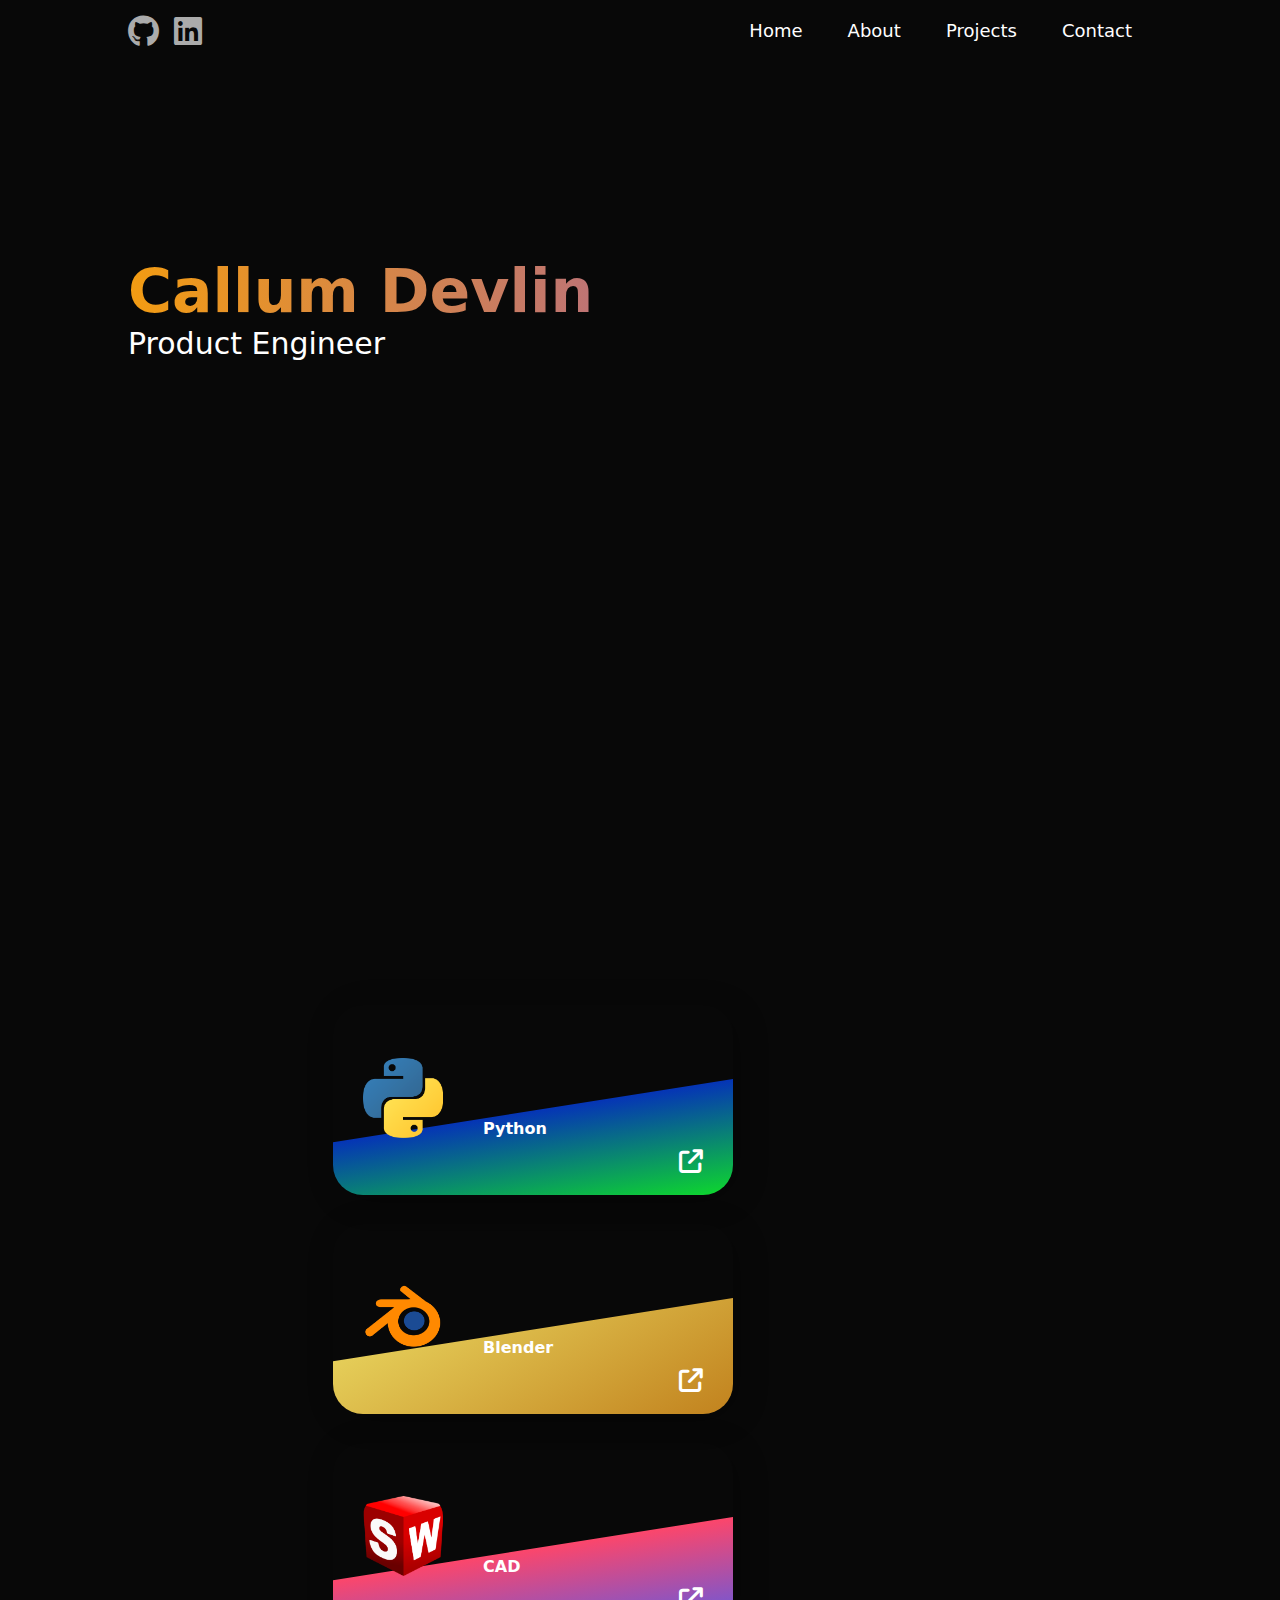
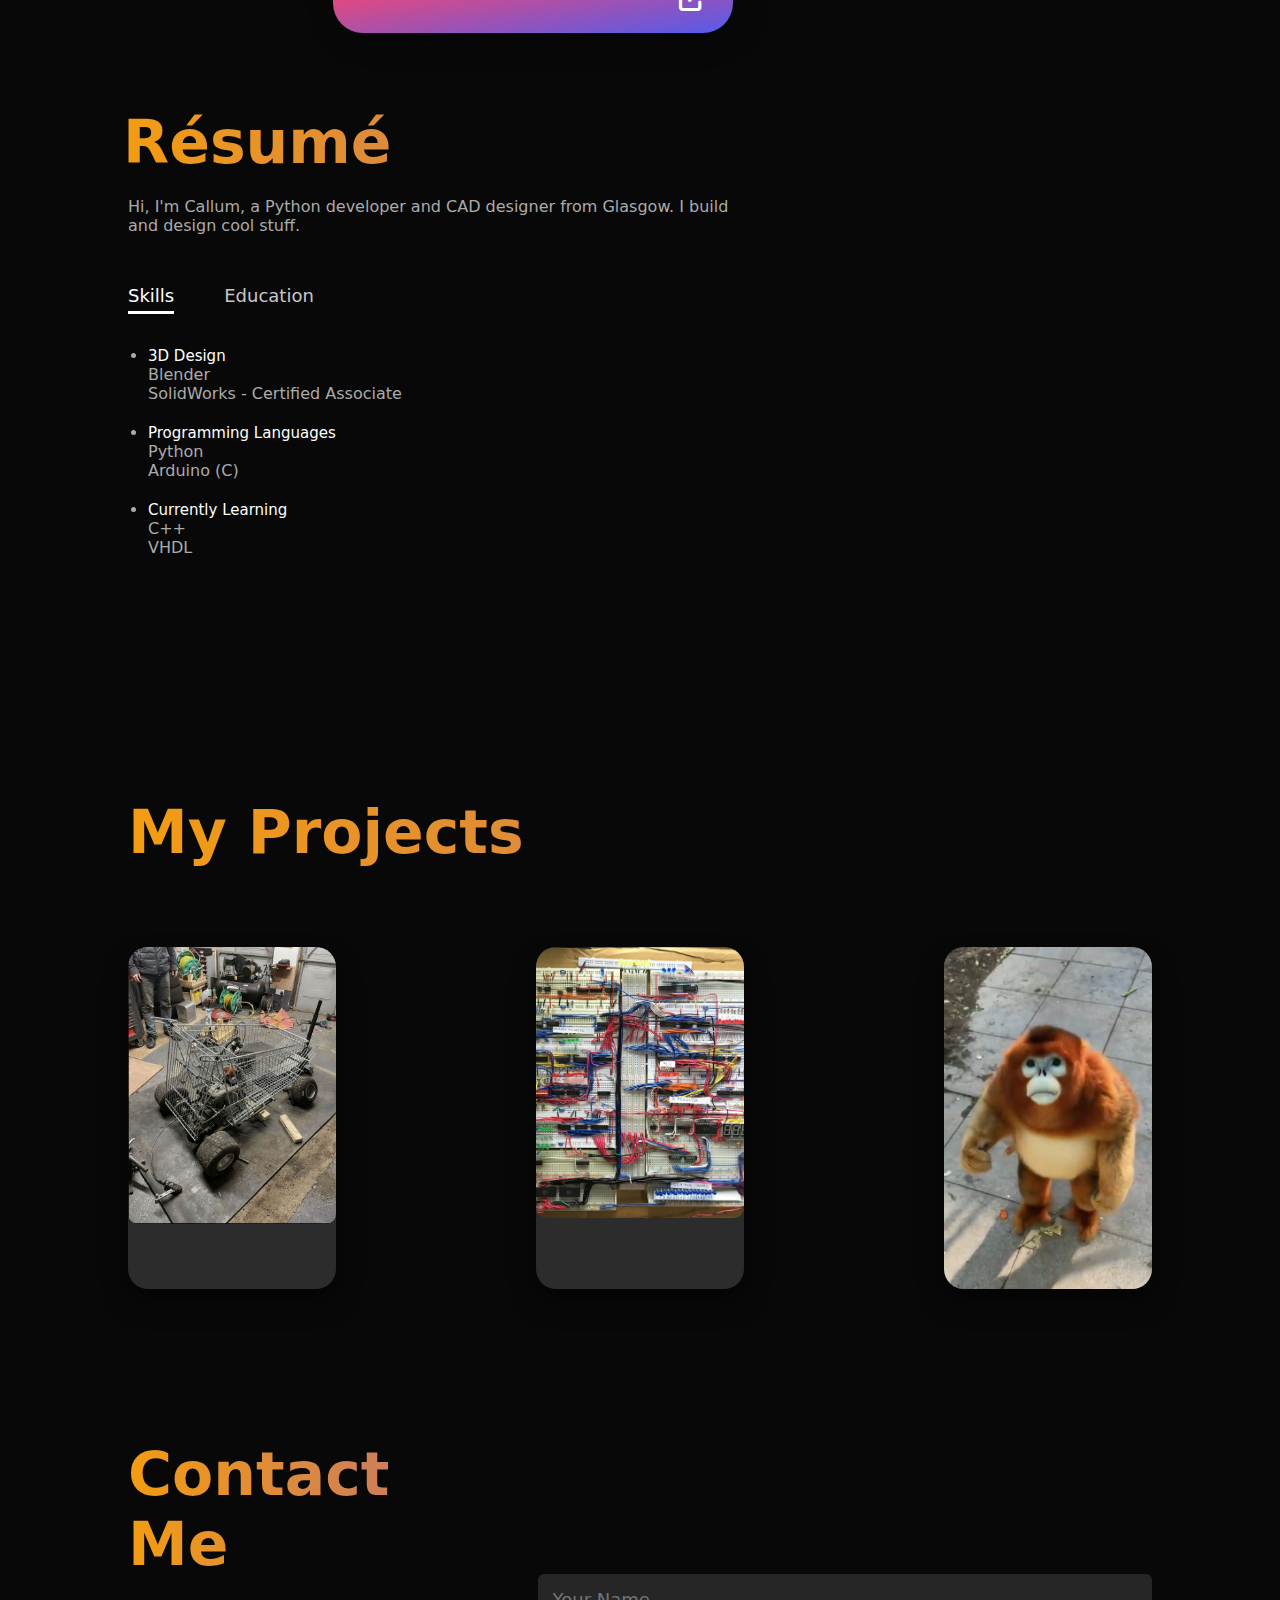
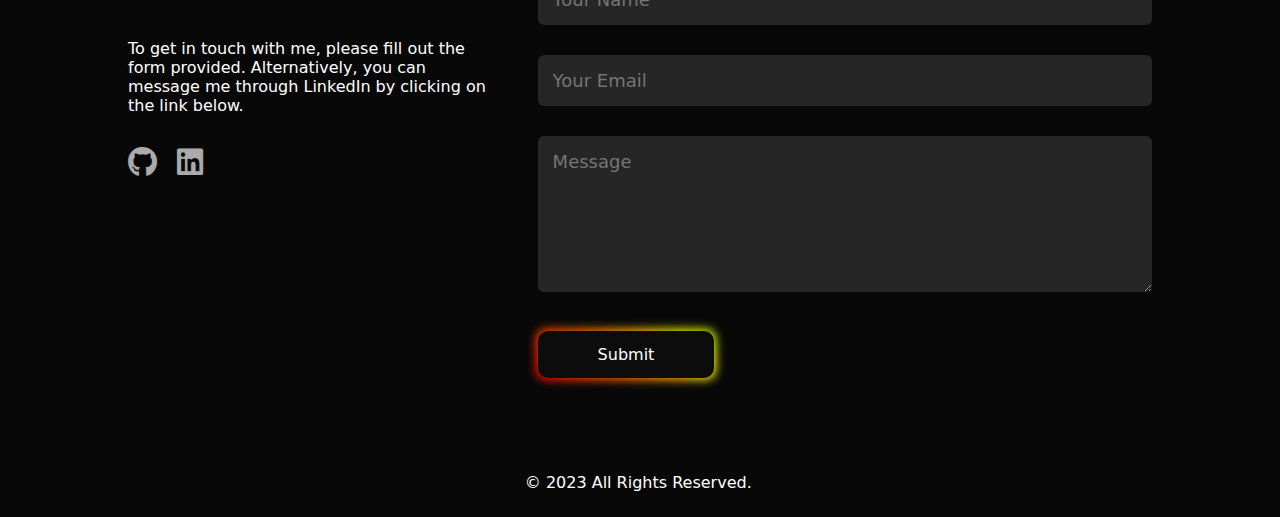
==== commit fda8c2cd: "tons of stuff tbh" ====
--- a/index.html
+++ b/index.html
@@ -18,7 +18,7 @@
             <nav>
                 <p class="top-icons">
                     <a href="https://github.com/bluesloth3109"><i class="fa-brands fa-github fa-2x"></i></a>
-                    <a href="www.linkedin.com/in/callumdev"><i class="fa-brands fa-linkedin fa-2x"></i></a
+                    <a href="https://www.linkedin.com/in/callumdev"><i class="fa-brands fa-linkedin fa-2x"></i></a
                 </p>
                 <ul>
                     <li><a href="#header">Home</a></li>
@@ -101,7 +101,7 @@
                     <div class="tab-content" id="education">
                         <ul>
                             <li><span>University</span><br>University of Strathclyde</li>
-                            <li><span>Degree</span><br>Product Design Engineering</li>
+                            <li><span>Degree</span><br>Product Design Engineering (Currently Studying)</li>
                             <li><span>Online Courses</span><br>Python Programming, AI, Ray-Tracing</li>
                         </ul>
                     </div>
@@ -122,24 +122,23 @@
                         <h3>GO-Kart</h3>
                         <p>A homemade go-kart made from a shopping trolley and a 110cc pitbike engine.
                         </p>
-                        <a href="#"><i class="fa-solid fa-angles-right"></i></a>
+                        <a href="/Pages/portfoliopage.html"><i class="fa-solid fa-angles-right"></i></a>
                     </div>
                 </div>
                 <div class="project">
                     <img src="/images/8bitputer.jpg">
                     <div class="layer">
                         <h3>8-Bit Computer</h3>
-                        <p>simple 8-bit computer that can handle and store data and is 
-                            made on breadboards</p>
-                        <a href="#"><i class="fa-solid fa-angles-right"></i></a>
+                        <p>Simple 8-bit computer made on breadboards that can store data and do simple number processing</p>
+                        <a href="/Pages/portfoliopage.html"><i class="fa-solid fa-angles-right"></i></a>
                     </div>
                 </div>
                 <div class="project">
-                    <img src="/images/pc.JPG">
+                    <img src="/images/cf5.png">
                     <div class="layer">
-                        <h3>Water-Cooled PC</h3>
-                        <p>I built my own fully water-cooled pc, i designed and bent a PETG pipe loop</p>
-                        <a href="#"><i class="fa-solid fa-angles-right"></i></a>
+                        <h3>Little monkey</h3>
+                        <p>This is just a photo of a funny little monkey i like:)</p>
+                        <a href="/Pages/portfoliopage.html"><i class="fa-solid fa-angles-right"></i></a>
                     </div>
                 </div>
 
@@ -176,55 +175,12 @@
 
 
 
-    <!--JS-->
-<script>
+<!--JS-->
+<script src="tabselector.js"></script>
 
-    var tablinks = document.getElementsByClassName("tab-links");
-    var tabcontents = document.getElementsByClassName("tab-content");
-    function opentab(name){
-        for(tablink of tablinks){
-            tablink.classList.remove("active-tab-link");
-        }
-        for(tabcontent of tabcontents){
-            tabcontent.classList.remove("active-tab-content");
-        }
-        event.currentTarget.classList.add("active-tab-link")
-        document.getElementById(name).classList.add("active-tab-content")
-    }
-</script>
-<script>
-    document.querySelectorAll('.blender img').forEach(Image =>{
-        Image.onclick = () =>{
-            document.querySelector('.popup-image').style.display = 'block';
-            document.querySelector('.popup-image img').src = Image.getAttribute('src');
-        }
-    });
-
-    document.querySelector('.popup-image span').onclick = () =>{
-        document.querySelector('.popup-image').style.display = 'none';
-    }
-</script>
-
-<script>
-    document.getElementById("submit-btn").addEventListener("click", function() {
-      document.getElementById("submit-btn").innerHTML = "Sent <i class='fas fa-check'></i>";
-    });
-</script>
-
+<script src="submitbtn.js"></script>
 <!--credit to Jamie Wilson for this script below-->
-<script>
-  const scriptURL = 'https://script.google.com/macros/s/AKfycbwsK7xqdyYLASiT8Btoq_mZhZgoNRmxw5ibZ0MZRvsnIGD-LxgZKbuqcFZpstRxsLmh/exec'
-  const form = document.forms['submit-to-google-sheet']
-
-  form.addEventListener('submit', e => {
-    e.preventDefault()
-    fetch(scriptURL, { method: 'POST', body: new FormData(form)})
-      .then(response => console.log('Success!', response))
-      .catch(error => console.error('Error!', error.message))
-  })
-
-</script>
-
+<script src="form.js"></script>
 
 </body>
 </html>--- a/foliostyles.css
+++ b/foliostyles.css
@@ -235,6 +235,7 @@
     border-radius: 10px;
     display: block;
     transition: transform 0.5s;
+    max-height: 480px;
 }
 .project:hover img{
     transform: scale(1.1);
@@ -277,16 +278,6 @@
     text-align: center;
 }
 
-@media(max-width:1000px){
-    .project{
-        width: 45%;
-    }
-}
-@media(max-width:750px){
-    .project{
-        width: 100%;
-    }
-}
 
 /*CONTACT*/
 
@@ -424,45 +415,7 @@
 }
 
 
-@media only screen and (max-width: 600px){
-    .top-icons a{
-        letter-spacing: 1px;
-        color: #ababab;
-        text-decoration: none;
-        transition: transform 0.5s;
-        font-size: small;
-    }
-    .top-icons a:hover{
-        color: #fff;
-    }
-    
-    
-    nav ul li{
-        display: inline-block;
-        list-style: none;
-        margin: 10px 5px;
-    }
-    
-    nav ul li a{
-        color: #fff;
-        text-decoration: none;
-        font-size: 14px;
-        position: relative;
-    }
-    .top{
-        width: 260px;
-
-    }
-    .smaller{
-        width: 270px;
-    }
-    .submit-btn{
-        margin-left: 12px;
-    }
-    .copyright{
-        margin-left: 110px;
-    }
-}
+
 /* BEGIN CARD DESIGN */
 .skill {
     display: inline-block;
@@ -563,4 +516,65 @@
 
 .skill:hover .skill-description-bk{
     transform: scaleY(280%)
+}
+
+
+@media(max-width:1000px){
+    .project{
+        width: 45%;
+    }
+}
+@media(max-width:750px){
+    .project{
+        width: 100%;
+    }
+}
+
+@media only screen and (max-width: 600px){
+    .top-icons a{
+        letter-spacing: 1px;
+        color: #ababab;
+        text-decoration: none;
+        transition: transform 0.5s;
+        font-size: small;
+    }
+    .top-icons a:hover{
+        color: #fff;
+    }
+    
+    
+    nav ul li{
+        display: inline-block;
+        list-style: none;
+        margin: 10px 5px;
+    }
+    
+    nav ul li a{
+        color: #fff;
+        text-decoration: none;
+        font-size: 14px;
+        position: relative;
+    }
+    .top{
+        width: 260px;
+
+    }
+    .smaller{
+        width: 270px;
+    }
+    .submit-btn{
+        margin-left: 12px;
+    }
+    .copyright{
+        margin-left: 110px;
+    }
+}
+@media(max-width:1312px){
+    .skill{
+        margin-left: 50%;
+        width: 400px;
+    }
+    .about-col-2 .sub-title{
+        margin-top: 60px;
+    }
 }